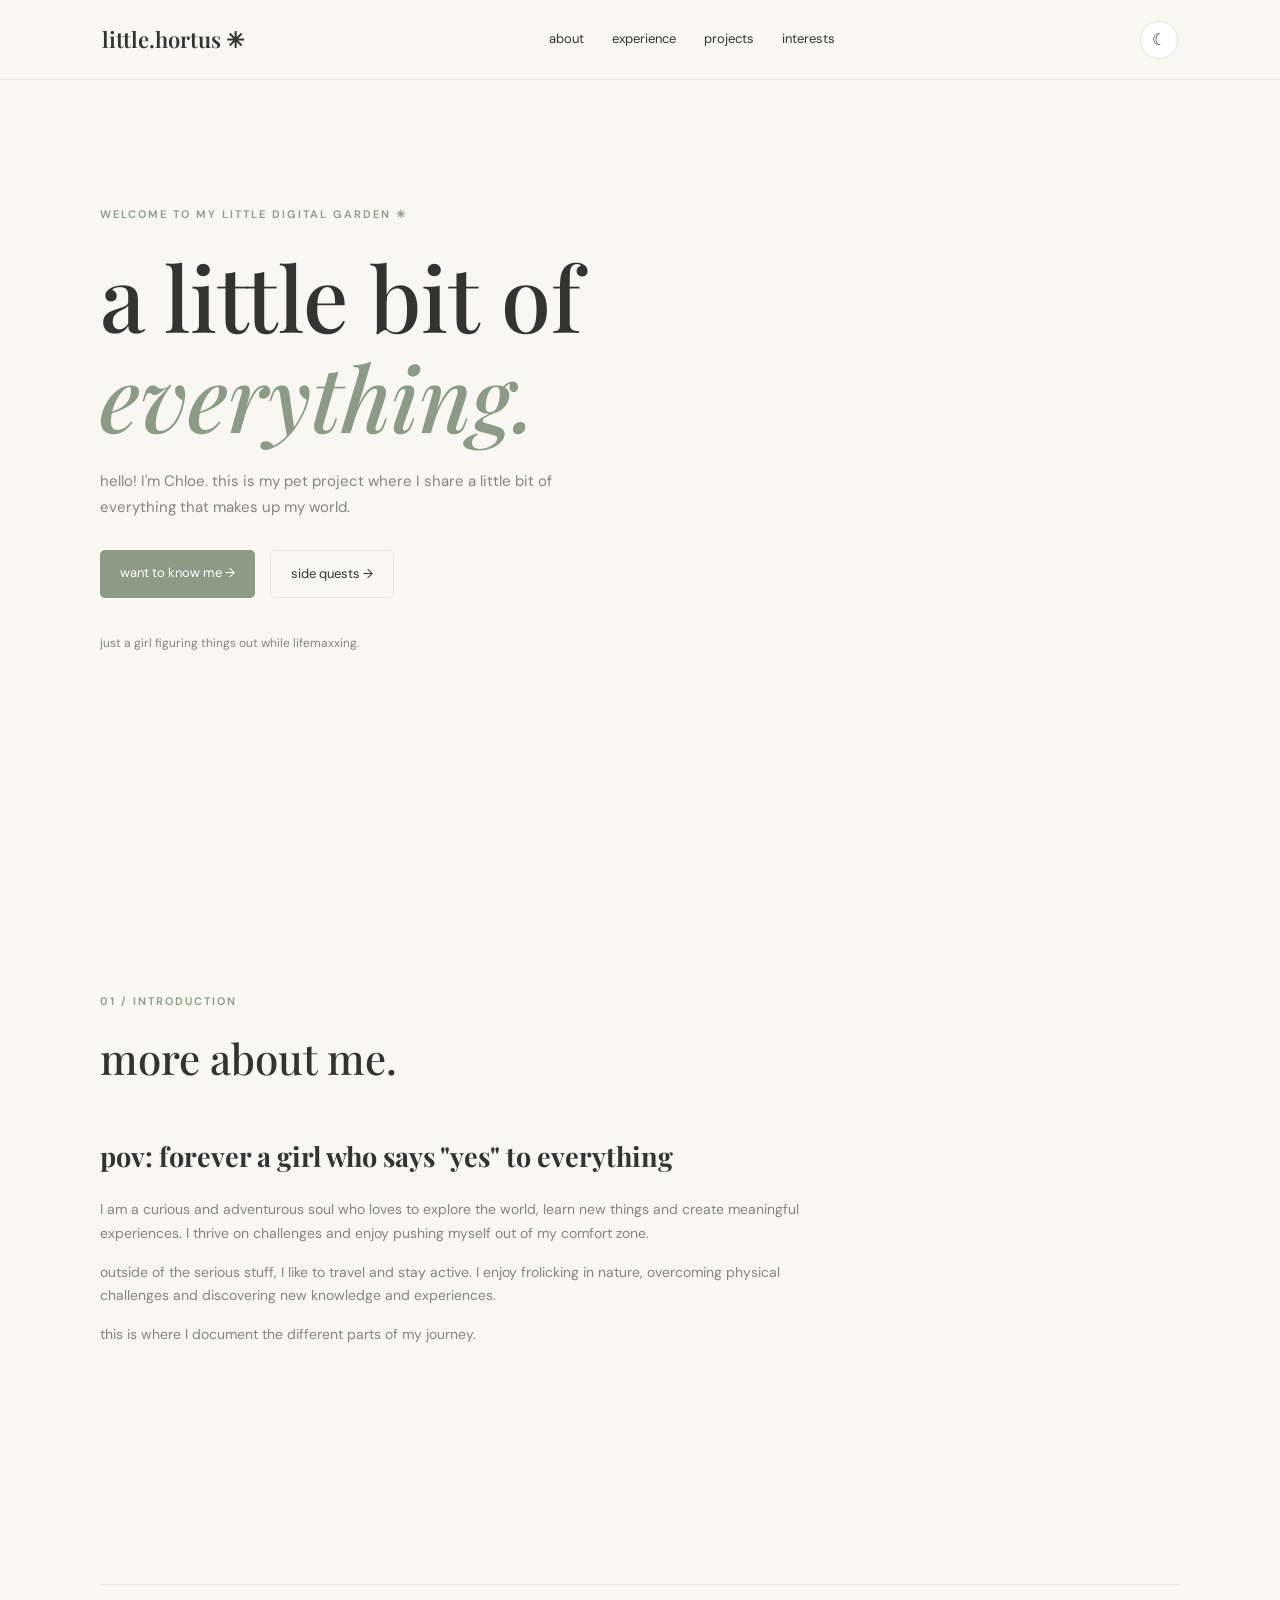
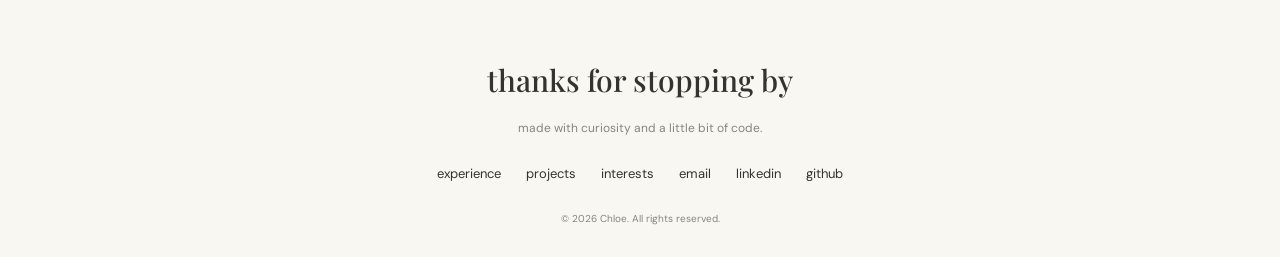
==== index.html @ b52e78a2 "Initial commit of little.space" ====
<!DOCTYPE html>
<html lang="en">
<head>
    <meta charset="UTF-8">
    <meta name="viewport" content="width=device-width, initial-scale=1.0">

    <title>my little digital garden ✳</title>
    <meta name="description" content="a personal collection of projects, experiences and interests.">

    <link rel="preconnect" href="https://fonts.googleapis.com">
    <link rel="preconnect" href="https://fonts.gstatic.com" crossorigin>

    <link href="https://fonts.googleapis.com/css2?family=DM+Sans:wght@400;500;600;700&family=Playfair+Display:ital,wght@0,500;0,600;1,500&display=swap" rel="stylesheet">

    <link rel="stylesheet" href="style.css">
</head>

<body>

    <!-- Navigation -->
    <nav class="navbar">
        <a href="#home" class="logo">little.hortus ✳</a>

        <div class="nav-links">
            <a href="index.html">about</a>
            <a href="experience.html">experience</a>
            <a href="projects.html">projects</a>
            <a href="interests.html">interests</a>
        </div>

        <button id="theme-toggle" aria-label="Toggle dark mode">
            ☾
        </button>
    </nav>


    <!-- Main introduction -->
    <main>

        <section class="hero" id="home">

            <p class="eyebrow">WELCOME TO MY LITTLE DIGITAL GARDEN ✳</p>

            <h1>
                a little bit of<br>
                <em>everything.</em>
            </h1>

            <p class="hero-description">
                hello! I'm Chloe.

                this is my pet project where I share a
                little bit of everything that makes up my world.
            </p>

            <div class="hero-buttons">
                <a href="#about" class="button-primary">
                    want to know me →
                </a>

                <a href="projects.html" class="button-secondary">
                    side quests →
                </a>
            </div>

            <p class="small-note">
                just a girl figuring things out while lifemaxxing.
            </p>

        </section>


        <!-- About -->
        <section class="section" id="about">

            <div class="section-heading">
                <span>01 / INTRODUCTION</span>
                <h2>more about me.</h2>
            </div>

            <div class="about-content">

                <!-- PROFILE PHOTO: hidden for now.
                     To bring it back, uncomment this block and delete the
                     "#about .about-content" rule at the end of style.css.

                <div class="about-image">
                    <img
                        src="assets/images/profile.jpg"
                        alt="Photo of Chloe"
                    >
                </div>
                -->

                <div class="about-text">

                    <h3>pov: forever a girl who says "yes" to everything</h3>

                    <p>
                        I am a curious and adventurous soul who loves to explore the world, 
                        learn new things and create meaningful experiences. 
                        I thrive on challenges and enjoy pushing myself out of my comfort zone.
                    </p>

                    <p>
                        outside of the serious stuff, I like to travel and stay active.
                        I enjoy frolicking in nature, overcoming physical challenges and
                        discovering new knowledge and experiences.
                    </p>

                    <p>
                        this is where I document
                        the different parts of my journey.
                    </p>

                </div>

            </div>

        </section>

        <!-- Footer -->
        <footer>

            <h2>thanks for stopping by</h2>

            <p>
                made with curiosity and a little bit of code.
            </p>

            <div class="footer-links">
                <a href="experience.html">experience</a>
                <a href="projects.html">projects</a>
                <a href="interests.html">interests</a>
                <a href="mailto:chloegzq@gmail.com">email</a>
                <a href="https://www.linkedin.com/in/chloe-goh/" target="_blank" rel="noopener">linkedin</a>
                <a href="https://github.com/chloe-goh" target="_blank" rel="noopener">github</a>
            </div>

            <p class="copyright">
                © 2026 Chloe. All rights reserved.
            </p>

        </footer>

    </main>

    <script src="script.js"></script>

</body>
</html>
---- style.css ----
/* -----------------------------
   GLOBAL VARIABLES
----------------------------- */

:root {
    --background: #f8f7f2;
    --surface: #ffffff;
    --text: #33332f;
    --muted: #85857d;
    --accent: #8b9b85;
    --border: #e8e6de;

    --edu: #b98568;
    --nav-height: 80px;

    --heading-font: 'Playfair Display', serif;
    --body-font: 'DM Sans', sans-serif;
}

body.dark-mode {
    --background: #20221f;
    --surface: #2a2d29;
    --text: #eeeee7;
    --muted: #aaa99f;
    --accent: #a8b99e;
    --border: #41443e;
    --edu: #d6a98f;
}


/* -----------------------------
   GENERAL STYLING
----------------------------- */

* {
    margin: 0;
    padding: 0;
    box-sizing: border-box;
    scroll-behavior: smooth;
}

body {
    background: var(--background);
    color: var(--text);
    font-family: var(--body-font);
    line-height: 1.7;
    transition: background 0.3s, color 0.3s;
}

a {
    color: inherit;
    text-decoration: none;
}

button {
    font: inherit;
    cursor: pointer;
}

img {
    width: 100%;
    display: block;
    object-fit: cover;
}


/* -----------------------------
   NAVIGATION
----------------------------- */

.navbar {
    position: sticky;
    top: 0;
    z-index: 100;
    display: flex;
    justify-content: space-between;
    align-items: center;

    height: var(--nav-height);
    padding: 0 8%;
    background: var(--background);
    border-bottom: 1px solid var(--border);
}

.logo {
    font-family: var(--heading-font);
    font-size: 22px;
    font-weight: 600;
}

.nav-links {
    display: flex;
    gap: 28px;
    font-size: 13px;
}

.nav-links a:hover {
    color: var(--accent);
}

#theme-toggle {
    border: 1px solid var(--border);
    background: var(--surface);
    color: var(--text);
    border-radius: 50%;
    width: 38px;
    height: 38px;
}


/* -----------------------------
   HERO SECTION
----------------------------- */

main {
    max-width: 1150px;
    margin: auto;
    padding: 0 35px;
}

.hero {
    padding: 125px 0 110px;
    max-width: 750px;
}

.eyebrow,
.section-heading span {
    font-size: 11px;
    letter-spacing: 2px;
    color: var(--accent);
    font-weight: 600;
}

.hero h1 {
    font-family: var(--heading-font);
    font-size: clamp(55px, 9vw, 90px);
    line-height: 1.12;
    margin: 22px 0;
    font-weight: 500;
}

.hero h1 em {
    color: var(--accent);
}

.hero-description {
    max-width: 500px;
    color: var(--muted);
    font-size: 15px;
}

.hero-buttons {
    display: flex;
    flex-wrap: wrap;
    gap: 15px;
    margin-top: 30px;
}

.button-primary,
.button-secondary {
    padding: 12px 20px;
    border-radius: 5px;
    font-size: 13px;
    transition: 0.2s;
}

.button-primary {
    background: var(--accent);
    color: white;
}

.button-primary:hover {
    opacity: 0.8;
    transform: translateY(-2px);
}

.button-secondary {
    border: 1px solid var(--border);
}

.small-note {
    margin-top: 35px;
    font-size: 12px;
    color: var(--muted);
}


/* -----------------------------
   SECTIONS
----------------------------- */

.section {
    padding: 85px 0;
    border-top: 1px solid var(--border);
}

.section-heading {
    margin-bottom: 40px;
}

.section-heading h2 {
    font-family: var(--heading-font);
    font-size: 42px;
    font-weight: 500;
    margin-top: 10px;
}

.section-heading > p {
    color: var(--muted);
    font-size: 14px;
    margin-top: 8px;
}


/* -----------------------------
   ABOUT
----------------------------- */

.about-content {
    display: grid;
    grid-template-columns: 0.8fr 1.2fr;
    gap: 55px;
    align-items: center;
}

.about-image img {
    border-radius: 6px;
    aspect-ratio: 4 / 5;
}

.about-text h3 {
    font-family: var(--heading-font);
    font-size: 27px;
    margin-bottom: 18px;
}

.about-text p {
    color: var(--muted);
    font-size: 14px;
    margin-bottom: 15px;
}

.about-tags {
    display: flex;
    flex-wrap: wrap;
    gap: 8px;
    margin-top: 25px;
}

.about-tags span {
    border: 1px solid var(--border);
    border-radius: 30px;
    padding: 6px 13px;
    font-size: 11px;
}


/* -----------------------------
   PROJECT CARDS
----------------------------- */

.filter-buttons {
    display: flex;
    flex-wrap: wrap;
    gap: 10px;
    margin-bottom: 30px;
}

.filter-btn {
    padding: 8px 17px;
    border: 1px solid var(--border);
    background: transparent;
    color: var(--text);
    border-radius: 30px;
    font-size: 12px;
}

.filter-btn.active,
.filter-btn:hover {
    background: var(--accent);
    color: white;
    border-color: var(--accent);
}

.project-grid {
    display: grid;
    grid-template-columns: repeat(auto-fit, minmax(320px, 1fr));
    gap: 25px;
}

.project-card {
    background: var(--surface);
    border: 1px solid var(--border);
    padding: 28px;
    border-radius: 7px;
    transition: transform 0.3s;
}

.project-card:hover {
    transform: translateY(-5px);
}

.project-card.hidden {
    display: none;
}

.project-image img {
    aspect-ratio: 4 / 3;
    border-radius: 4px;
}

.project-type {
    font-size: 10px;
    letter-spacing: 1px;
    color: var(--accent);
    margin-top: 0;
}

.project-card h3 {
    font-family: var(--heading-font);
    font-size: 21px;
    font-weight: 500;
    margin: 7px 0;
}

.project-card > p:not(.project-type) {
    font-size: 12px;
    color: var(--muted);
    margin-bottom: 15px;
}

.project-link {
    font-size: 12px;
    color: var(--accent);
}

.project-card .achievement-list {
    margin: 0 0 18px;
    padding-left: 18px;
    font-size: 12px;
    color: var(--muted);
}

.project-card .achievement-list li {
    margin-bottom: 6px;
    padding-left: 4px;
}

.project-card .achievement-list li::marker {
    color: var(--accent);
}

/* -----------------------------
   INTERESTS
----------------------------- */

.interest-grid {
    display: grid;
    grid-template-columns: repeat(4, 1fr);
    gap: 15px;
}

.interest-card {
    padding: 25px 18px;
    background: var(--surface);
    border: 1px solid var(--border);
    border-radius: 6px;
    transition: 0.2s;
}

.interest-card:hover {
    border-color: var(--accent);
    transform: translateY(-4px);
}

.interest-card span {
    font-size: 26px;
}

.interest-card h3 {
    font-size: 15px;
    margin-top: 15px;
}

.interest-card p {
    font-size: 12px;
    color: var(--muted);
}


/* -----------------------------
   JOURNAL
----------------------------- */

.journal-entry {
    padding: 30px;
    background: var(--surface);
    border: 1px solid var(--border);
    border-radius: 6px;
    max-width: 650px;
}

.journal-entry .muted {
    font-size: 10px;
    letter-spacing: 1px;
    color: var(--accent);
}

.journal-entry h3 {
    font-family: var(--heading-font);
    font-size: 25px;
    margin: 12px 0;
}

.journal-entry p:last-child {
    font-size: 14px;
    color: var(--muted);
}


/* -----------------------------
   FOOTER
----------------------------- */

footer {
    text-align: center;
    padding: 70px 0 30px;
    border-top: 1px solid var(--border);
}

footer h2 {
    font-family: var(--heading-font);
    font-size: 30px;
    font-weight: 500;
}

footer p {
    color: var(--muted);
    font-size: 12px;
    margin-top: 12px;
}

.footer-links {
    display: flex;
    justify-content: center;
    gap: 25px;
    margin: 25px 0;
    font-size: 13px;
}

.footer-links a:hover {
    color: var(--accent);
}

.copyright {
    font-size: 10px;
}


/* -----------------------------
   MOBILE RESPONSIVENESS
----------------------------- */

@media (max-width: 750px) {

    .navbar {
        padding: 0 5%;
    }

    .nav-links {
        display: none;
    }

    main {
        padding: 0 22px;
    }

    .hero {
        padding: 90px 0;
    }

    .about-content {
        grid-template-columns: 1fr;
        gap: 25px;
    }

    .about-image {
        max-width: 400px;
    }

    .project-grid {
        grid-template-columns: repeat(2, 1fr);
    }

    .interest-grid {
        grid-template-columns: repeat(2, 1fr);
    }

}

@media (max-width: 480px) {

    .project-grid {
        grid-template-columns: 1fr;
    }

    .section-heading h2 {
        font-size: 34px;
    }

    .hero h1 {
        font-size: 58px;
    }

}


/* -----------------------------
   MULTI-PAGE NAVIGATION
----------------------------- */

.nav-links a.active-link {
    color: var(--accent);
    font-weight: 700;
}

html {
    scroll-behavior: smooth;
    scroll-padding-top: var(--nav-height);
}


/* -----------------------------
   PAGE INTRODUCTION
----------------------------- */

.page-hero {
    padding: 100px 0 90px;
    max-width: 750px;
}

.page-hero h1 {
    font-family: var(--heading-font);
    font-size: clamp(55px, 8vw, 82px);
    line-height: 1.15;
    font-weight: 500;
    margin: 20px 0;
}

.page-hero h1 em {
    color: var(--accent);
}

.page-hero > p:last-child {
    color: var(--muted);
    max-width: 520px;
    font-size: 14px;
}


/* -----------------------------
   INTERACTIVE SKILLS
----------------------------- */

.skill-tabs {
    display: flex;
    flex-wrap: wrap;
    gap: 10px;
    margin-bottom: 20px;
}

.skill-tab {
    padding: 10px 18px;
    background: transparent;
    border: 1px solid var(--border);
    color: var(--text);
    border-radius: 30px;
    font-size: 12px;
    transition: 0.2s;
}

.skill-tab.active,
.skill-tab:hover {
    background: var(--accent);
    color: white;
    border-color: var(--accent);
}

.skill-display {
    background: var(--surface);
    border: 1px solid var(--border);
    border-radius: 8px;
    padding: 30px;
    min-height: 180px;
}

.skill-panel {
    display: none;
    animation: fadeIn 0.3s ease;
}

.skill-panel.active {
    display: block;
}

.skill-panel h3 {
    font-family: var(--heading-font);
    font-size: 24px;
    margin-bottom: 20px;
}

.skill-tags {
    display: flex;
    flex-wrap: wrap;
    gap: 10px;
    margin-bottom: 20px;
}

.skill-tags span {
    padding: 9px 15px;
    background: var(--background);
    border: 1px solid var(--border);
    border-radius: 30px;
    font-size: 12px;
    transition: 0.2s;
}

.skill-tags span:hover {
    background: var(--accent);
    color: white;
    transform: translateY(-3px);
}

.muted {
    color: var(--muted);
    font-size: 13px;
}


/* -----------------------------
   RESUME DOWNLOAD CARD
----------------------------- */

.resume-container {
    background: var(--surface);
    border: 1px solid var(--border);
    padding: 24px 28px;
    border-radius: 8px;
}

.resume-header {
    display: flex;
    justify-content: space-between;
    align-items: center;
    gap: 15px;
}

.resume-header h3 {
    font-family: var(--heading-font);
    font-size: 22px;
}

.resume-header p {
    color: var(--muted);
    font-size: 12px;
}


/* -----------------------------
   STATUS LABELS
----------------------------- */

.status-label {
    display: inline-block;
    font-size: 11px;
    color: var(--accent);
    margin-top: 15px;
}


/* -----------------------------
   INTEREST PHOTO GALLERY
----------------------------- */

.interest-photo-grid {
    display: grid;
    grid-template-columns: repeat(3, 1fr);
    gap: 18px;
    margin-bottom: 35px;
}

.photo-card {
    overflow: hidden;
}

.photo-card img {
    width: 100%;
    aspect-ratio: 4 / 5;
    border-radius: 6px;
    transition: transform 0.4s;
}

.photo-card:hover img {
    transform: scale(1.03);
}

.photo-card p {
    font-size: 12px;
    color: var(--muted);
    margin-top: 10px;
}


/* -----------------------------
   CONTACT BUTTON
----------------------------- */

.contact-button {
    display: inline-block;
    margin-top: 20px;
}


/* -----------------------------
   ANIMATIONS
----------------------------- */

@keyframes fadeIn {
    from {
        opacity: 0;
        transform: translateY(8px);
    }

    to {
        opacity: 1;
        transform: translateY(0);
    }
}


/* -----------------------------
   MOBILE
----------------------------- */

@media (max-width: 750px) {

    .page-hero {
        padding: 75px 0;
    }

    .interest-photo-grid {
        grid-template-columns: repeat(2, 1fr);
    }

    .resume-header {
        align-items: flex-start;
        flex-direction: column;
    }

}

@media (max-width: 480px) {

    .interest-photo-grid {
        grid-template-columns: 1fr;
    }

    .skill-display {
        padding: 20px;
    }

}

/* -----------------------------
   CAREER TIMELINE (experience page)
----------------------------- */

.tl-legend {
    display: flex;
    gap: 26px;
    font-size: 12px;
    color: var(--muted);
}

.tl-legend span {
    display: flex;
    align-items: center;
    gap: 9px;
}

.tl-legend i {
    display: inline-block;
    width: 12px;
    height: 12px;
}

.tl-legend .work i { background: var(--accent); border-radius: 50%; }
.tl-legend .edu i  { background: var(--edu); border-radius: 3px; }


/* the horizontal track */
.tl-track {
    position: relative;
    display: grid;
    grid-template-columns: repeat(7, 1fr);
    margin-top: 30px;
}

.tl-track::before {
    content: "";
    position: absolute;
    left: 0;
    right: 0;
    top: 161px;
    height: 2px;
    background: var(--border);
}

.tl-track::after {
    content: "";
    position: absolute;
    right: -10px;
    top: 155px;
    border-left: 12px solid var(--border);
    border-top: 7px solid transparent;
    border-bottom: 7px solid transparent;
}


/* each milestone: label, stem, dot, year */
.tl-node {
    position: relative;
    z-index: 1;
    display: flex;
    flex-direction: column;
    align-items: center;
    padding: 0 6px;
    background: none;
    border: none;
    color: inherit;
    font: inherit;
    cursor: pointer;
}

.tl-node.work { --node: var(--accent); }
.tl-node.edu  { --node: var(--edu); }

.tl-node.down {
    flex-direction: column-reverse;
}

.tl-label {
    display: flex;
    width: 100%;
    height: 110px;
}

.tl-node.up .tl-label   { align-items: flex-end; }
.tl-node.down .tl-label { align-items: flex-start; }

.tl-card {
    width: 100%;
    padding: 10px 12px;
    background: var(--surface);
    border: 1px solid var(--border);
    border-top: 3px solid var(--node);
    border-radius: 8px;
    text-align: center;
    transition: border-color 0.2s, transform 0.2s;
}

.tl-card strong {
    display: block;
    font-size: 13px;
    font-weight: 600;
    line-height: 1.35;
}

.tl-card small {
    display: block;
    margin-top: 3px;
    font-size: 11px;
    line-height: 1.4;
    color: var(--muted);
}

.tl-stem {
    width: 1px;
    height: 40px;
    background: var(--node);
    opacity: 0.5;
}

.tl-dot {
    flex-shrink: 0;
    width: 24px;
    height: 24px;
    border-radius: 50%;
    background: var(--background);
    border: 3px solid var(--node);
    transition: background 0.3s, transform 0.3s;
}

/* education nodes are rounded squares */
.tl-node.edu .tl-dot {
    border-radius: 7px;
}

.tl-year {
    display: flex;
    width: 100%;
    height: 150px;
    justify-content: center;
    font-family: var(--heading-font);
    font-size: 24px;
    color: var(--node);
}

.tl-node.up .tl-year   { align-items: flex-start; padding-top: 12px; }
.tl-node.down .tl-year { align-items: flex-end; padding-bottom: 12px; }


/* hover and active states */
.tl-node:hover .tl-card,
.tl-node.active .tl-card {
    border-color: var(--node);
}

.tl-node:hover .tl-card {
    transform: translateY(-2px);
}

.tl-node:hover .tl-dot {
    transform: scale(1.15);
}

.tl-node.active .tl-dot {
    background: var(--node);
    transform: scale(1.2);
}

.tl-node:focus-visible .tl-card {
    outline: 2px solid var(--node);
    outline-offset: 2px;
}


/* collapsible detail area */
.tl-detail {
    display: grid;
    grid-template-rows: 0fr;
    margin-top: 30px;
    visibility: hidden;
    scroll-margin-top: 15px;
    transition: grid-template-rows 0.45s ease, visibility 0s linear 0.45s;
}

.tl-detail.open {
    grid-template-rows: 1fr;
    visibility: visible;
    transition: grid-template-rows 0.45s ease, visibility 0s;
}

.tl-detail-inner {
    position: relative;
    min-height: 0;
    overflow: hidden;
}

.tl-close {
    position: absolute;
    top: 18px;
    right: 18px;
    z-index: 2;
    width: 32px;
    height: 32px;
    border: 1px solid var(--border);
    border-radius: 50%;
    background: var(--background);
    color: var(--text);
    font-size: 13px;
    transition: border-color 0.2s;
}

.tl-close:hover {
    border-color: var(--accent);
}

.tl-panel {
    --node: var(--accent);
    display: none;
    padding: 36px 40px;
    background: var(--surface);
    border: 1px solid var(--border);
    border-top: 3px solid var(--node);
    border-radius: 10px;
    animation: fadeIn 0.35s ease;
}

.tl-panel.edu {
    --node: var(--edu);
}

.tl-panel.active {
    display: block;
}

.tl-panel-type {
    font-size: 11px;
    font-weight: 600;
    letter-spacing: 2px;
    color: var(--node);
}

.tl-panel h3 {
    margin: 10px 0 4px;
    font-family: var(--heading-font);
    font-size: clamp(26px, 3.4vw, 38px);
    font-weight: 500;
    line-height: 1.2;
}

.tl-panel-role {
    font-size: 14px;
    color: var(--muted);
}

.tl-panel-summary {
    max-width: 680px;
    margin: 18px 0 28px;
    font-size: 14px;
    color: var(--muted);
}

.tl-highlights {
    display: grid;
    grid-template-columns: repeat(auto-fit, minmax(180px, 1fr));
    gap: 14px;
}

.tl-hl {
    padding: 18px;
    background: var(--background);
    border: 1px solid var(--border);
    border-radius: 8px;
}

.tl-hl-num {
    font-family: var(--heading-font);
    font-size: 30px;
    line-height: 1.1;
    color: var(--node);
}

.tl-hl p {
    margin-top: 6px;
    font-size: 12px;
    color: var(--muted);
}

.tl-sub {
    margin: 28px 0 12px;
    font-size: 11px;
    font-weight: 600;
    letter-spacing: 1.5px;
    text-transform: uppercase;
    color: var(--muted);
}

.tl-highlights.cols-2 { grid-template-columns: repeat(2, 1fr); }
.tl-highlights.cols-3 { grid-template-columns: repeat(3, 1fr); }

@media (max-width: 800px) {
    .tl-highlights.cols-2,
    .tl-highlights.cols-3 {
        grid-template-columns: 1fr;
    }
}

.tl-groups {
    display: grid;
    grid-template-columns: repeat(auto-fit, minmax(min(260px, 100%), 1fr));
    gap: 28px 40px;
}

.tl-group h4 {
    padding-bottom: 10px;
    border-bottom: 1px solid var(--border);
    font-size: 11px;
    font-weight: 600;
    letter-spacing: 1.5px;
    text-transform: uppercase;
    color: var(--node);
}

.tl-row {
    display: flex;
    justify-content: space-between;
    align-items: baseline;
    gap: 16px;
    padding: 10px 0;
    border-bottom: 1px solid var(--border);
    font-size: 13px;
}

.tl-row small {
    display: block;
    font-size: 11px;
    color: var(--muted);
}

.tl-row em {
    flex-shrink: 0;
    font-style: normal;
    font-size: 12px;
    color: var(--muted);
}

.tl-chips {
    display: flex;
    flex-wrap: wrap;
    gap: 10px;
    margin-top: 24px;
}

.tl-chip {
    padding: 9px 16px;
    background: var(--background);
    border: 1px solid var(--border);
    border-radius: 30px;
    font-size: 12px;
}

@media (prefers-reduced-motion: reduce) {
    .tl-detail,
    .tl-detail.open {
        transition: none;
    }

    .tl-panel {
        animation: none;
    }
}


/* phones: the timeline turns vertical */
@media (max-width: 800px) {

    .tl-track {
        display: flex;
        flex-direction: column;
        margin-top: 20px;
    }

    .tl-track::before {
        left: 67px;
        right: auto;
        top: 0;
        bottom: 0;
        width: 2px;
        height: auto;
    }

    .tl-track::after {
        display: none;
    }

    .tl-node,
    .tl-node.down {
        flex-direction: row;
        align-items: center;
        padding: 8px 0;
        text-align: left;
    }

    .tl-node .tl-year {
        order: 1;
        width: 56px;
        height: auto;
        padding: 0;
        align-items: center;
        justify-content: flex-end;
        font-size: 18px;
    }

    .tl-node .tl-dot {
        order: 2;
    }

    .tl-node .tl-stem {
        display: none;
    }

    .tl-node .tl-label {
        order: 3;
        flex: 1;
        height: auto;
        margin-left: 14px;
        align-items: center;
    }

    .tl-card {
        text-align: left;
    }

    .tl-panel {
        padding: 26px 22px;
    }
}

/* -----------------------------
   FULL-SCREEN OPENING FOR INNER PAGES
----------------------------- */

.page-hero {
    min-height: calc(100vh - var(--nav-height));
    min-height: calc(100svh - var(--nav-height));
    box-sizing: border-box;
    margin: 0;
    padding: 70px max(8%, calc((100% - 1370px) / 2));

    display: flex;
    flex-direction: column;
    justify-content: center;
}

.page-hero h1 {
    max-width: 850px;
}

.page-hero > p:last-child {
    max-width: 650px;
    line-height: 1.8;
}

/* -----------------------------
   ABOUT: fits the screen when reached from "want to know me"
----------------------------- */

#about {
    min-height: calc(100vh - var(--nav-height));
    min-height: calc(100svh - var(--nav-height));
    display: flex;
    flex-direction: column;
    justify-content: center;
    border-top: none;
}

/* single column while the profile photo is hidden; delete this rule when the photo returns */
#about .about-content {
    grid-template-columns: 1fr;
    max-width: 720px;
}


/* ========================================
   INTERESTS — TRAVEL MAP
======================================== */

.travel-map-section {
    padding-top: 85px;
}

.map-card {
    padding: 28px;
    background: var(--surface);
    border: 1px solid var(--border);
    border-radius: 8px;
}

.map-topline {
    display: flex;
    justify-content: space-between;
    align-items: center;
    gap: 20px;
    margin-bottom: 25px;
}

.map-label {
    font-size: 10px;
    letter-spacing: 1.5px;
    color: var(--accent);
    font-weight: 700;
}

.map-topline h3 {
    font-family: var(--heading-font);
    font-size: 23px;
    font-weight: 500;
    margin-top: 5px;
}

.map-counter {
    display: flex;
    flex-direction: column;
    align-items: flex-end;
}

.map-counter strong {
    font-family: var(--heading-font);
    font-size: 38px;
    color: var(--accent);
    line-height: 1.1;
}

.map-counter span {
    font-size: 11px;
    color: var(--muted);
}

#world-map {
    width: 100%;
    height: 480px;
    background: var(--background);
    border-radius: 5px;
    z-index: 1;
}

.leaflet-container {
    font-family: var(--body-font);
    background: var(--background);
}

.leaflet-tooltip {
    background: var(--surface);
    color: var(--text);
    border: 1px solid var(--border);
    box-shadow: none;
    border-radius: 4px;
    font-size: 11px;
}

.leaflet-tooltip:before {
    display: none;
}

.leaflet-control-zoom a {
    background: var(--surface) !important;
    color: var(--text) !important;
    border-color: var(--border) !important;
}

.map-legend {
    display: flex;
    gap: 24px;
    flex-wrap: wrap;
    margin-top: 22px;
    font-size: 11px;
    color: var(--muted);
}

.map-legend span {
    display: flex;
    align-items: center;
    gap: 8px;
}

.map-legend i {
    width: 11px;
    height: 11px;
    display: inline-block;
    border-radius: 2px;
}

.legend-visited {
    background: var(--accent);
}

.legend-unvisited {
    background: #e8e6de;
    border: 1px solid var(--border);
}

.map-country-info {
    border-top: 1px solid var(--border);
    margin-top: 22px;
    padding-top: 20px;
    min-height: 105px;
}

.map-country-info h3 {
    font-family: var(--heading-font);
    font-size: 23px;
    font-weight: 500;
    margin-top: 5px;
}

.map-country-info p {
    font-size: 12px;
    color: var(--muted);
    margin-top: 4px;
}


/* ========================================
   INTERESTS — BUCKET LIST
======================================== */

.bucket-list-items {
    max-width: 850px;
    margin-top: 35px;
    border-top: 1px solid var(--border);
}

.bucket-item {
    display: flex;
    align-items: center;
    gap: 17px;
    padding: 21px 10px;
    border-bottom: 1px solid var(--border);
    cursor: default;
}

.bucket-item input {
    width: 16px;
    height: 16px;
    accent-color: var(--accent);
    flex-shrink: 0;
}

.bucket-item span {
    flex: 1;
    font-size: 14px;
    transition: 0.2s;
}

.bucket-item small {
    color: var(--muted);
    font-size: 10px;
    letter-spacing: 0.5px;
}

.bucket-item.completed span {
    text-decoration: line-through;
    color: var(--muted);
}

.bucket-item.completed small {
    color: var(--accent);
}

.bucket-note {
    color: var(--muted);
    font-size: 11px;
    margin-top: 20px;
    font-style: italic;
}


/* ========================================
   INTERESTS — TRAVEL JOURNAL
======================================== */

.travel-journal-card {
    margin-top: 50px; 
    display: grid;
    grid-template-columns: 1.2fr 0.8fr;
    gap: 40px;
    align-items: center;
    padding: 40px;
    background: var(--surface);
    border: 1px solid var(--border);
    border-radius: 7px;
}

.travel-journal-copy h3 {
    font-family: var(--heading-font);
    font-size: 32px;
    font-weight: 500;
    margin: 15px 0;
}

.travel-journal-copy p {
    color: var(--muted);
    font-size: 13px;
    line-height: 1.9;
    margin-bottom: 14px;
}

.instagram-link {
    display: inline-block;
    margin-top: 12px;
    color: var(--accent);
    font-size: 12px;
    font-weight: 600;
    border-bottom: 1px solid var(--accent);
    padding-bottom: 5px;
}

.instagram-link:hover {
    opacity: 0.7;
}

.travel-journal-decoration {
    min-height: 240px;
    padding: 30px;
    background: var(--background);
    border: 1px solid var(--border);
    display: flex;
    flex-direction: column;
    justify-content: space-between;
    transform: rotate(1deg);
}

.travel-journal-decoration span {
    font-size: 10px;
    letter-spacing: 2px;
    color: var(--accent);
}

.travel-journal-decoration strong {
    font-family: var(--heading-font);
    font-size: 32px;
    line-height: 1.2;
    font-weight: 500;
}

.travel-journal-decoration small {
    color: var(--muted);
    font-size: 10px;
}


/* ========================================
   INTERESTS — RESPONSIVE
======================================== */

@media (max-width: 750px) {

    .map-card {
        padding: 18px;
    }

    #world-map {
        height: 350px;
    }

    .travel-journal-card {
        grid-template-columns: 1fr;
        padding: 25px;
    }

    .travel-journal-decoration {
        min-height: 190px;
    }

}

@media (max-width: 480px) {

    .map-topline {
        align-items: flex-start;
        flex-direction: column;
    }

    .map-counter {
        align-items: flex-start;
    }

    #world-map {
        height: 290px;
    }

    .bucket-item {
        gap: 12px;
        align-items: flex-start;
    }

    .bucket-item small {
        text-align: right;
    }

    .travel-journal-copy h3 {
        font-size: 27px;
    }

}


/* ========================================
   INTERESTS — HIKING MILESTONES
======================================== */

.milestone-heading {
    margin: 55px 0 25px;
}

.milestone-heading h3 {
    font-family: var(--heading-font);
    font-size: 32px;
    font-weight: 500;
    margin: 10px 0;
}

.milestone-heading p {
    max-width: 580px;
    color: var(--muted);
    font-size: 13px;
}

.hiking-timeline {
    display: grid;
    grid-template-columns: repeat(5, minmax(0, 1fr));
    gap: 14px;
    margin: 30px 0 60px;
}

.hike-card {
    padding: 22px 17px;
    background: var(--surface);
    border: 1px solid var(--border);
    border-radius: 7px;
    transition: transform 0.25s, border-color 0.25s;
}

.hike-card:hover {
    transform: translateY(-4px);
    border-color: var(--accent);
}

.hike-year {
    display: block;
    font-family: var(--heading-font);
    font-size: 25px;
    color: var(--accent);
    margin-bottom: 25px;
}

.hike-card h4 {
    font-family: var(--heading-font);
    font-size: 17px;
    font-weight: 500;
    line-height: 1.35;
}

.hike-card p {
    font-size: 11px;
    color: var(--muted);
    margin-top: 7px;
}

.hike-type {
    display: inline-block;
    margin-top: 18px;
    padding: 5px 10px;
    border: 1px solid var(--border);
    border-radius: 20px;
    color: var(--accent);
    font-size: 10px;
}


/* ========================================
   INTERESTS — FITNESS
======================================== */

.fitness-block {
    padding-top: 35px;
    padding-bottom: 45px; 
    border-top: 1px solid var(--border);
    margin-bottom: 45px;  
}

.fitness-grid {
    display: grid;
    grid-template-columns: repeat(2, 1fr);
    gap: 16px;
    max-width: 700px;
    margin-top: 25px;
}

.fitness-card {
    padding: 25px;
    background: var(--surface);
    border: 1px solid var(--border);
    border-radius: 7px;
    transition: transform 0.25s, border-color 0.25s;
}

.fitness-card:hover {
    transform: translateY(-3px);
    border-color: var(--accent);
}

.fitness-icon {
    font-size: 23px;
    color: var(--accent);
}

.fitness-card h4 {
    font-family: var(--heading-font);
    font-size: 20px;
    font-weight: 500;
    margin: 12px 0 5px;
}

.fitness-card p {
    font-size: 12px;
    color: var(--muted);
    line-height: 1.8;
}


/* ========================================
   RESPONSIVE — HIKING & FITNESS
======================================== */

@media (max-width: 900px) {
    .hiking-timeline {
        grid-template-columns: repeat(3, 1fr);
    }
}

@media (max-width: 600px) {
    .hiking-timeline {
        grid-template-columns: repeat(2, 1fr);
    }

    .fitness-grid {
        grid-template-columns: 1fr;
    }
}

@media (max-width: 380px) {
    .hiking-timeline {
        grid-template-columns: 1fr;
    }
}

/* ========================================
   STRAVA INTEGRATION
======================================== */
.strava-stats {
    display: grid;
    grid-template-columns: repeat(3, 1fr);
    gap: 12px;
    margin-top: 22px;
    padding-top: 18px;
    border-top: 1px solid var(--border);
}

.strava-stat {
    display: flex;
    flex-direction: column;
    gap: 3px;
}

.strava-stat strong {
    font-family: var(--heading-font);
    font-size: 22px;
    font-weight: 500;
    color: var(--accent);
    line-height: 1.1;
}

.strava-stat span {
    font-size: 10px;
    letter-spacing: 0.5px;
    color: var(--muted);
}

.strava-note {
    margin-top: 12px;
    font-size: 10px;
    color: var(--muted);
    font-style: italic;
}

/* Fix the spacing under the Strava link */
.fitness-block .instagram-link {
    display: inline-block;
    margin-top: 25px;
    margin-bottom: 40px; /* Adds space before the travel journal card */
}

@media (max-width: 480px) {
    .strava-stats {
        grid-template-columns: repeat(3, 1fr);
        gap: 8px;
    }
    .strava-stat strong { font-size: 18px; }
}

/* HIKES - JOURNAL ENTRY LIST */
.journal-list {
    display: flex;
    flex-direction: column;
    margin: 40px 0;
    border-top: 1px solid var(--border);
}

.journal-row {
    display: flex;
    align-items: center;
    padding: 20px 10px;
    border-bottom: 1px solid var(--border);
    transition: background 0.2s, padding-left 0.2s;
    position: relative;
}

/* Subtle accent line on hover */
.journal-row::before {
    content: '';
    position: absolute;
    left: 0;
    top: 0;
    bottom: 0;
    width: 3px;
    background: var(--accent);
    transform: scaleY(0);
    transition: transform 0.2s;
}

.journal-row:hover {
    background: var(--surface);
    padding-left: 20px;
}

.journal-row:hover::before {
    transform: scaleY(1);
}

.journal-year {
    font-family: var(--heading-font);
    font-size: 18px;
    color: var(--accent);
    width: 60px;
    flex-shrink: 0;
}

.journal-title {
    flex-shrink: 0;
    width: 250px;
}

.journal-title h4 {
    font-family: var(--heading-font);
    font-size: 18px;
    font-weight: 500;
    margin-bottom: 2px;
}

.journal-title span {
    font-size: 11px;
    color: var(--muted);
    text-transform: uppercase;
    letter-spacing: 1px;
}

.journal-leader {
    flex-grow: 1;
    border-bottom: 2px dotted var(--border);
    margin: 0 20px;
    height: 1px;
    position: relative;
    top: 5px;
}

.journal-altitude {
    font-size: 14px;
    font-weight: 500;
    width: 80px;
    text-align: right;
    flex-shrink: 0;
}

.journal-tag {
    font-size: 10px;
    color: var(--muted);
    text-transform: uppercase;
    letter-spacing: 1px;
    width: 110px;
    text-align: right;
    flex-shrink: 0;
}

/* Mobile adjustments for the list */
@media (max-width: 750px) {
    .journal-row {
        flex-wrap: wrap;
        gap: 10px;
    }
    .journal-title { width: 100%; margin-left: 60px; margin-top: -20px; margin-bottom: 10px; }
    .journal-leader { display: none; }
    .journal-altitude { width: auto; text-align: left; margin-left: 60px; }
    .journal-tag { width: auto; text-align: right; flex-grow: 1; }
}
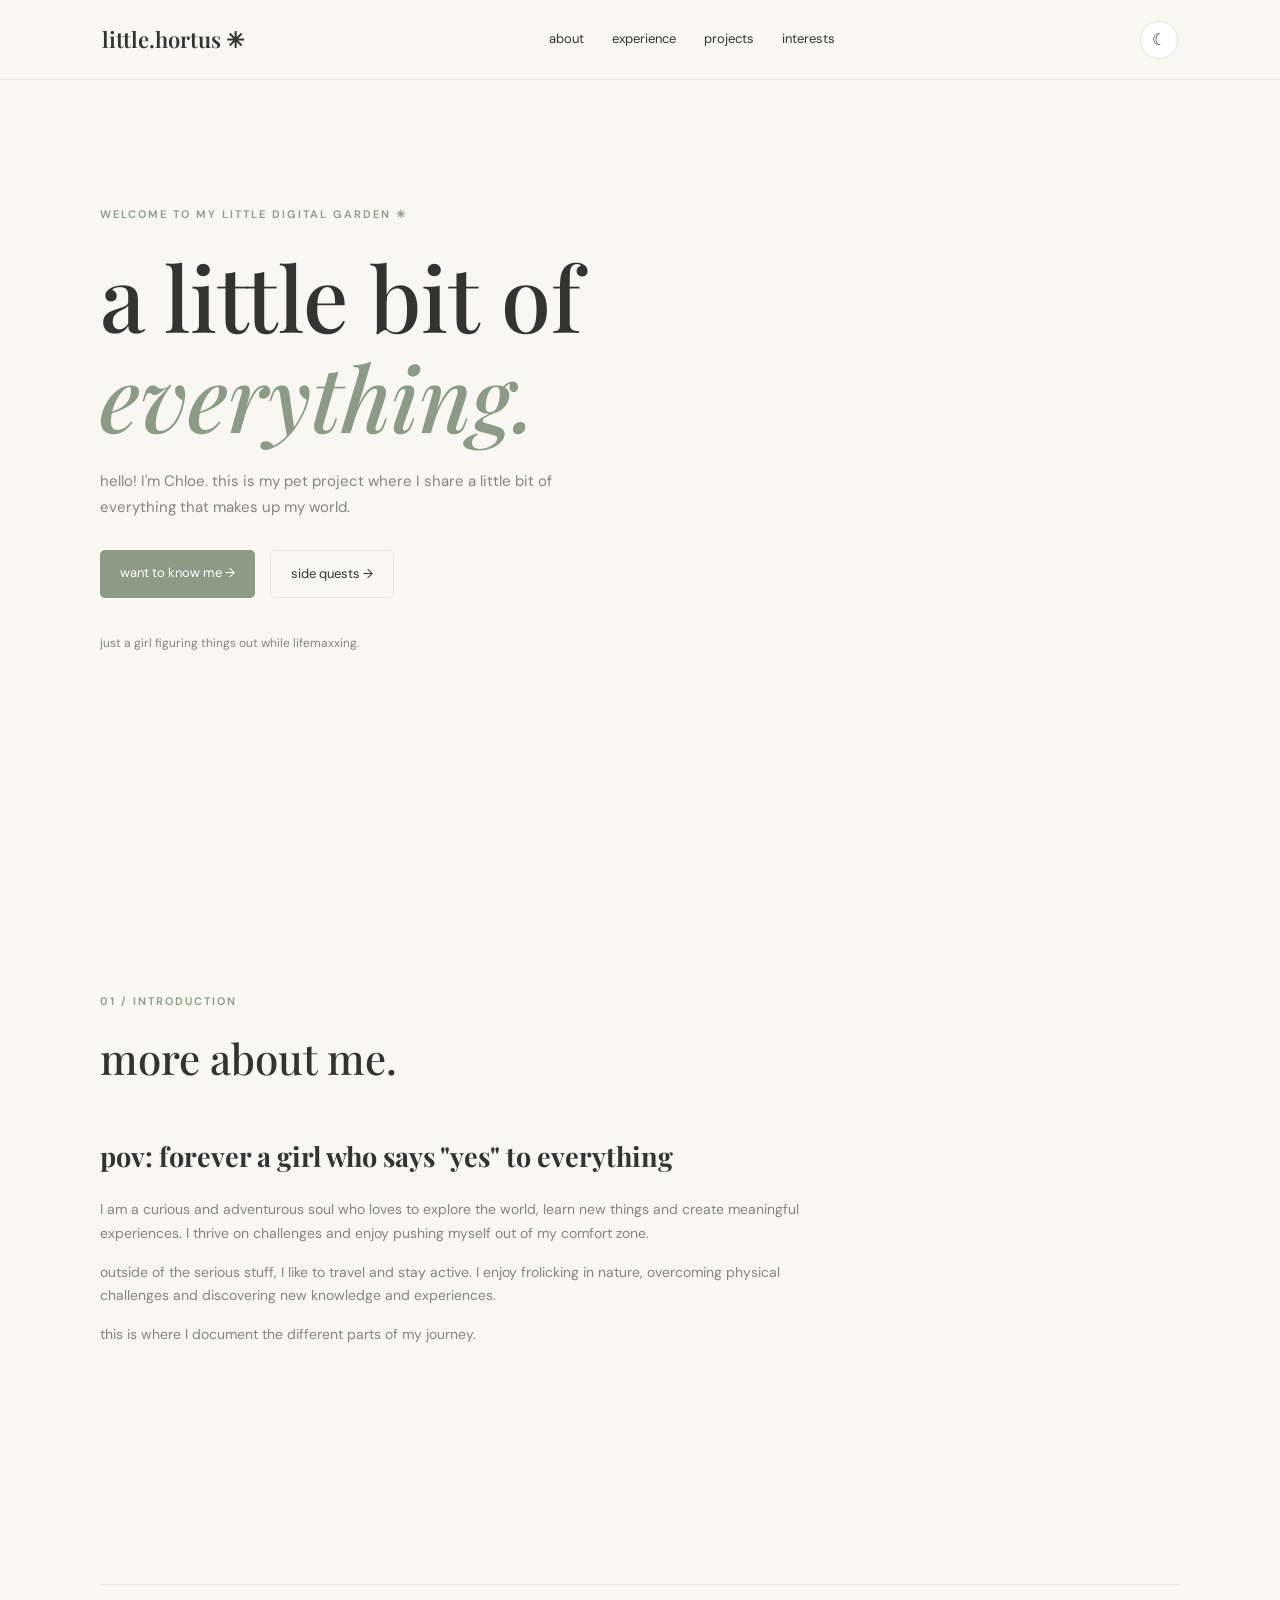
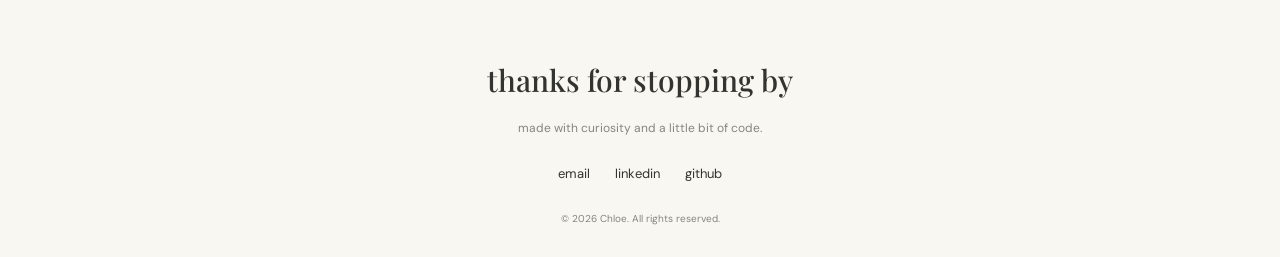
==== commit 5291b3a2: "Update index.html - footer links" ====
--- a/index.html
+++ b/index.html
@@ -129,9 +129,6 @@
             </p>
 
             <div class="footer-links">
-                <a href="experience.html">experience</a>
-                <a href="projects.html">projects</a>
-                <a href="interests.html">interests</a>
                 <a href="mailto:chloegzq@gmail.com">email</a>
                 <a href="https://www.linkedin.com/in/chloe-goh/" target="_blank" rel="noopener">linkedin</a>
                 <a href="https://github.com/chloe-goh" target="_blank" rel="noopener">github</a>
